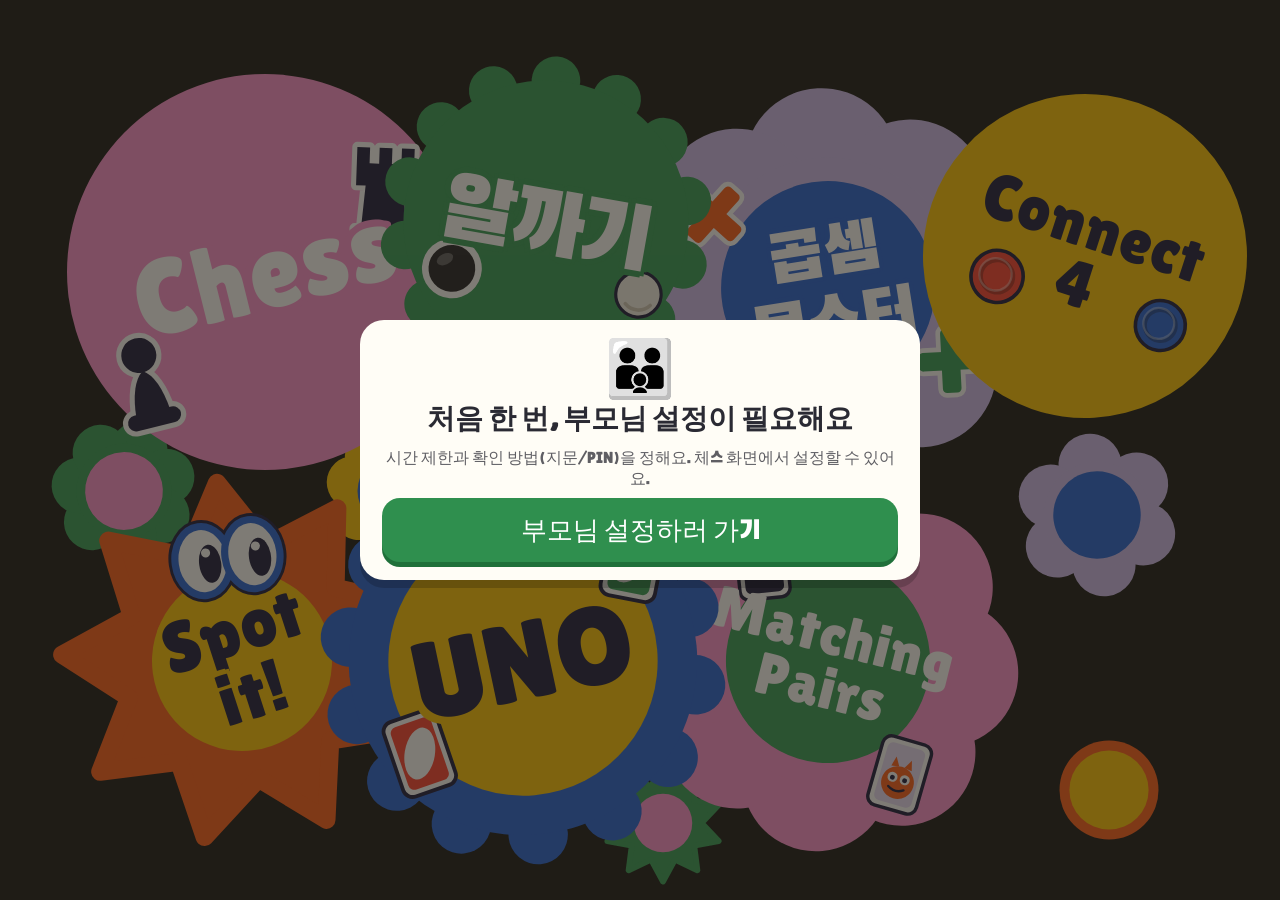
==== algakki/index.html @ bed4aa6a "Play! button: vertically centered, larger text, taller Co-Authored-By: Claude Sonnet 5.5 <noreply@an" ====
<!DOCTYPE html>
<html lang="ko">
<head>
<meta charset="utf-8">
<meta name="viewport" content="width=device-width, initial-scale=1, maximum-scale=1, user-scalable=no">
<title>알까기</title>
<meta name="theme-color" content="#f4ecd8">
<link rel="stylesheet" href="https://fonts.googleapis.com/css2?family=Jua&display=swap">
<style>
:root{--bg:#f4ecd8;--ink:#2a2a33;--card:#fffdf6;--edge:#dccfae;--accent:#e4572e;--good:#2f8f4e;
  --font:"Jua","Noto Sans KR","Apple SD Gothic Neo","Malgun Gothic",system-ui,sans-serif;--vh:1vh}
*{box-sizing:border-box}
html,body{margin:0;height:100%;overflow:hidden;overscroll-behavior:none;background:var(--bg);color:var(--ink);
  font-family:var(--font);-webkit-user-select:none;user-select:none;-webkit-tap-highlight-color:transparent;touch-action:manipulation;color-scheme:light}
button,a{font-family:inherit;color:inherit}
#app{height:calc(var(--vh)*100);display:flex;align-items:center;justify-content:center;gap:14px;padding:10px}
#stage{--bs:min(calc(var(--vh)*100 - 20px), calc(100vw - 300px));width:var(--bs);height:var(--bs);flex:none;border-radius:14px;overflow:hidden;box-shadow:0 6px 0 #4b3a28;position:relative}
#win{position:absolute;inset:0;display:none;align-items:center;justify-content:center;pointer-events:none;z-index:3;font-size:calc(var(--bs)*.2);letter-spacing:2px;color:#ffe14d;-webkit-text-stroke:calc(var(--bs)*.012) #4b3a28;paint-order:stroke fill;text-shadow:0 calc(var(--bs)*.012) 0 #4b3a28,0 calc(var(--bs)*.03) calc(var(--bs)*.04) rgba(0,0,0,.35);text-align:center;line-height:1}
#win.on{display:flex;animation:winpop .5s cubic-bezier(.2,1.6,.4,1)}
#win.lose{color:#cfd6e4;font-size:calc(var(--bs)*.13)}
@keyframes winpop{from{transform:scale(.2) rotate(-12deg);opacity:0}}
#cv{width:100%;height:100%;display:block;touch-action:none}
#panel{width:260px;display:flex;flex-direction:column;gap:10px}
.box{background:var(--card);border-radius:18px;border:2px solid var(--edge);padding:12px 14px}
#status,#score{display:none!important}
#status{font-size:22px;line-height:1.25;min-height:84px}
#status small{display:block;font-size:14px;opacity:.7;margin-top:4px;line-height:1.3}
#status.warn{background:#ffe4dc;border-color:var(--accent)}
.sc{display:flex;align-items:center;gap:8px;min-height:30px;font-size:15px;padding:2px 6px;border-radius:10px}
.sc.on{background:#fff1b8}
.sc .st{width:20px;height:20px;border-radius:50%;flex:none}
.st.k{background:radial-gradient(circle at 35% 30%,#6a6a72,#16161a)}
.st.w{background:radial-gradient(circle at 35% 30%,#fff,#d6d1c3);border:1px solid #9a948a}
.sc .dots{display:flex;gap:3px;flex-wrap:wrap}
.sc .dots i{width:11px;height:11px;border-radius:50%}
.sc .dots i.k{background:#222} .sc .dots i.w{background:#fff;border:1px solid #888}
.time{font-size:17px;padding:8px 14px;text-align:center}
.time.low{background:#fff0c9;border-color:#e0a100}
.info{display:flex;flex-direction:column;gap:10px}
.btns{display:grid;grid-template-columns:1fr 1fr;gap:8px}
.btn{min-height:56px;border:0;border-radius:16px;background:#fff;box-shadow:0 4px 0 var(--edge);font-size:18px;cursor:pointer;padding:6px;display:flex;align-items:center;justify-content:center;text-align:center;text-decoration:none;flex-direction:column}
.btn:active{transform:translateY(3px);box-shadow:0 1px 0 var(--edge)}
.btn small{font-size:12px;opacity:.6}
.btn.wide{grid-column:1/3}
.btn.holdable{background-image:linear-gradient(#ffcf70,#ffcf70);background-repeat:no-repeat;background-size:0 100%}
.btn.hold{background-size:100% 100%;transition:background-size .9s linear}
#overlay{position:fixed;inset:0;background:rgba(40,35,25,.55);display:none;align-items:center;justify-content:center;padding:12px;z-index:5}
#overlay.on{display:flex}
.card{background:var(--card);border-radius:24px;padding:18px 22px;width:min(560px,100%);max-height:100%;overflow:auto;text-align:center;box-shadow:0 8px 0 rgba(0,0,0,.18)}
.card h1{margin:0 0 8px;font-size:34px}.card h2{margin:0 0 10px;font-size:28px}
.row{margin:10px 0}.row>b{display:block;font-size:17px;margin-bottom:6px;font-weight:400;opacity:.75}
.chips{display:flex;gap:8px;justify-content:center;flex-wrap:wrap}
.chip{min-height:54px;padding:0 18px;border-radius:16px;border:3px solid var(--edge);background:#fff;font-size:19px;cursor:pointer}
.chip.on{border-color:var(--good);background:#e3f5e7}
.go{width:100%;min-height:64px;margin-top:8px;border:0;border-radius:18px;background:var(--good);color:#fff;font-size:26px;box-shadow:0 5px 0 #20703a;cursor:pointer;display:block;text-align:center;text-decoration:none;line-height:64px;padding:0}
.go:active{transform:translateY(4px);box-shadow:0 1px 0 #20703a}
.go.alt{background:#fff;color:var(--ink);box-shadow:0 5px 0 var(--edge);margin-top:10px;font-size:21px;min-height:56px;line-height:56px}
.big{font-size:56px;line-height:1.1}
@media (orientation:portrait){
  #app{flex-direction:column;gap:10px}
  #stage{--bs:min(calc(100vw - 20px), calc(var(--vh)*100 - 330px))}
  #panel{width:min(100%,640px);gap:8px}
  #status{min-height:70px;font-size:20px}
  .info{flex-direction:row;gap:8px}.info>.box{flex:1}
  .time{font-size:15px;padding:8px 6px;white-space:nowrap}
  .btns{grid-template-columns:repeat(5,1fr)}.btn.wide{grid-column:auto}
  .btn{font-size:13px;min-height:52px;padding:4px 2px;white-space:nowrap}.btn small{font-size:10px}
}
@media (max-height:520px) and (orientation:landscape){#status{min-height:70px;font-size:20px}#panel{gap:7px}}
.hide-x{}
#bAgain,#bSound,#bParent{display:none!important}
.btns{grid-template-columns:1fr 1fr!important}.btn.wide{grid-column:auto!important}

.box{background:rgba(75,58,40,.09)!important;border:0!important;box-shadow:none!important}
</style>
</head>
<body>
<div id="app">
  <div id="stage"><canvas id="cv"></canvas><div id="win"></div></div>
  <aside id="panel">
    <div id="status" class="box"></div>
    <div class="box" id="score"></div>
    <div class="info"><div id="rec" class="box time"></div><div id="timeBox" class="box time"></div></div>
    <div class="btns">
      <button class="btn" id="bAgain">🔄 다시하기</button>
      <a class="btn" href="../">🏠 처음</a>
      <button class="btn" id="bMenu">☰ 메뉴</button>
      <button class="btn" id="bSound">🔊 소리</button>
      <button class="btn wide holdable" id="bParent">👪 부모님<small>꾹 누르기</small></button>
    </div>
  </aside>
</div>
<div id="overlay"></div>
<script src="guard.js"></script>
<script>
(function(){
const $=id=>document.getElementById(id);
const S=1000,PAD=70,L=S+PAD*2,R=36,K=1.7,E=0.92,MAXPULL=230,POWER=8.2,VMAX=POWER*MAXPULL;
let st=[],parts=[],turn=1,shooting=false,over=false,thinking=false,drag=null,aimFx=null,winner=0,gameId=0,muted=false,overlayMode='';
let cfg={mode:'cpu',level:1,n:7};
const cv=$('cv'),ctx=cv.getContext('2d');
let scale=1;
function vh(){ document.documentElement.style.setProperty('--vh',(window.innerHeight/100)+'px'); resize(); }
function resize(){ const dpr=Math.min(window.devicePixelRatio||1,2),w=cv.clientWidth||300; cv.width=Math.round(w*dpr); cv.height=Math.round(w*dpr); scale=cv.width/L; }
window.addEventListener('resize',vh);

/* ---------- sound ---------- */
let AC;
function unlock(){ try{ AC=AC||new (window.AudioContext||window.webkitAudioContext)(); if(AC.state==='suspended') AC.resume(); }catch(e){} }
function tone(f0,f1,d,type,v,delay){
  if(muted) return;
  try{
    AC=AC||new (window.AudioContext||window.webkitAudioContext)();
    const t0=AC.currentTime+(delay||0),o=AC.createOscillator(),g=AC.createGain();
    o.type=type||'sine'; o.frequency.setValueAtTime(f0,t0); if(f1!==f0) o.frequency.exponentialRampToValueAtTime(f1,t0+d);
    g.gain.setValueAtTime(v||.08,t0); g.gain.exponentialRampToValueAtTime(.0001,t0+d);
    o.connect(g); g.connect(AC.destination); o.start(t0); o.stop(t0+d);
  }catch(e){}
}
const sfx={
  hit:v=>tone(380+Math.random()*260,200,.07,'triangle',Math.min(.16,.03+v/9000)),
  shot:()=>tone(240,120,.09,'sine',.07),
  fall:()=>tone(520,130,.5,'sine',.07),
  win:()=>[523,659,784,1046].forEach((f,i)=>tone(f,f,.22,'triangle',.09,i*.14)),
  lose:()=>[392,330,262].forEach((f,i)=>tone(f,f,.25,'sine',.09,i*.18))
};

/* ---------- physics ---------- */
function stepWorld(a,h,onHit,instant){
  const f=Math.exp(-K*h);
  for(const s of a){
    s.x+=s.vx*h; s.y+=s.vy*h; s.vx*=f; s.vy*=f;
    if(s.vx*s.vx+s.vy*s.vy<81){ s.vx=0; s.vy=0; }
  }
  for(let i=0;i<a.length;i++){
    const p=a[i]; if(p.out!==undefined) continue;
    for(let j=i+1;j<a.length;j++){
      const q=a[j]; if(q.out!==undefined) continue;
      const dx=q.x-p.x,dy=q.y-p.y,d2=dx*dx+dy*dy,md=2*R;
      if(d2>=md*md||d2===0) continue;
      const d=Math.sqrt(d2),nx=dx/d,ny=dy/d,ov=md-d;
      p.x-=nx*ov/2; p.y-=ny*ov/2; q.x+=nx*ov/2; q.y+=ny*ov/2;
      const vn=(p.vx-q.vx)*nx+(p.vy-q.vy)*ny;
      if(vn>0){
        const j2=(1+E)*vn/2;
        p.vx-=j2*nx; p.vy-=j2*ny; q.vx+=j2*nx; q.vy+=j2*ny;
        if(onHit&&vn>50) onHit(vn,(p.x+q.x)/2,(p.y+q.y)/2);
      }
    }
  }
  for(const s of a){
    if(s.out===undefined&&(s.x<0||s.x>S||s.y<0||s.y>S)) s.out=instant?1:0;
  }
}
const inPlay=()=>st.filter(s=>s.out===undefined);
const cnt=c=>st.filter(s=>s.c===c&&s.out===undefined).length;
const allStill=()=>st.every(s=>s.out!==undefined||(s.vx===0&&s.vy===0));

/* ---------- game ---------- */
function newGame(){
  gameId++; st=[]; parts=[]; $('win').className='';
  const n=cfg.n;
  for(let i=0;i<n;i++){
    const x=S*(i+1)/(n+1);
    st.push({x,y:S-150,vx:0,vy:0,c:1});
    st.push({x,y:150,vx:0,vy:0,c:-1});
  }
  turn=1; shooting=false; over=false; thinking=false; drag=null; aimFx=null; winner=0;
  closeOverlay(); updateUI(); maybeCpu();
}
function launch(s,vx,vy){ s.vx=vx; s.vy=vy; shooting=true; sfx.shot(); updateUI(); }
function endTurn(){
  shooting=false;
  const b=cnt(1),w=cnt(-1);
  if(!b||!w){
    over=true; winner=(!b&&!w)?0:(!w?1:-1);
    recordScore(); updateUI(); showWin();
    const id=gameId; setTimeout(()=>{ if(id===gameId&&over) showEnd(); },2200);
    return;
  }
  turn=-turn; updateUI(); maybeCpu();
}
function canAct(){ return !over&&!shooting&&!thinking&&!overlayMode&&(cfg.mode==='two'||turn===1); }

/* ---------- computer ---------- */
function simulate(live,i,ang,v,me){
  const a=live.map(s=>({x:s.x,y:s.y,vx:0,vy:0,c:s.c}));
  a[i].vx=Math.cos(ang)*v; a[i].vy=Math.sin(ang)*v;
  for(let k=0;k<700;k++){
    stepWorld(a,1/120,null,true);
    if(a.every(s=>s.out!==undefined||(s.vx===0&&s.vy===0))) break;
  }
  let sc=0;
  for(const s of a){
    const mine=s.c===me;
    if(s.out!==undefined) sc+=mine?-12:10;
    else{ const e=Math.min(s.x,S-s.x,s.y,S-s.y),pr=1-Math.min(e,500)/500; sc+=mine?-pr*2:pr*2.5; }
  }
  return sc;
}
function cpuPick(){
  const me=turn,live=inPlay();
  const own=[],en=[];
  live.forEach((s,i)=>(s.c===me?own:en).push(i));
  const mk=(i,j,mult,noise)=>{
    const p=live[i],q=live[j],ang=Math.atan2(q.y-p.y,q.x-p.x)+noise,D=Math.hypot(q.x-p.x,q.y-p.y);
    return {i,ang,v:Math.max(250,Math.min(VMAX,K*D*mult+120))};
  };
  const rnd=a=>a[Math.floor(Math.random()*a.length)];
  let c;
  if(cfg.level===1){
    c=mk(rnd(own),rnd(en),0.7+Math.random()*1.2,(Math.random()-.5)*.7);
  }else{
    const cands=[];
    if(cfg.level===2){
      for(let k=0;k<24;k++) cands.push(mk(rnd(own),rnd(en),rnd([1,1.4,1.9]),(Math.random()-.5)*.1));
    }else{
      for(const i of own) for(const j of en) for(const m of [1,1.45,2]) cands.push(mk(i,j,m,0));
    }
    let best=-1e9,pool=[];
    for(const k of cands){
      const sc=simulate(live,k.i,k.ang,k.v,me);
      if(sc>best+1e-9){ best=sc; pool=[k]; } else if(Math.abs(sc-best)<=1e-9) pool.push(k);
    }
    c=rnd(pool);
    if(cfg.level===3) c={...c,ang:c.ang+(Math.random()-.5)*.03};
  }
  return {s:live[c.i],ang:c.ang,v:c.v};
}
function maybeCpu(){
  if(cfg.mode!=='cpu'||over||turn!==-1) return;
  thinking=true; updateUI();
  const id=gameId;
  setTimeout(()=>{
    if(id!==gameId) return;
    const sh=cpuPick(),ux=Math.cos(sh.ang),uy=Math.sin(sh.ang),pull=sh.v/POWER;
    aimFx={s:sh.s,px:sh.s.x-ux*pull,py:sh.s.y-uy*pull};
    setTimeout(()=>{
      if(id!==gameId) return;
      aimFx=null; thinking=false;
      launch(sh.s,ux*sh.v,uy*sh.v);
    },800);
  },500);
}

/* ---------- input ---------- */
function toWorld(e){ const r=cv.getBoundingClientRect(); return {x:(e.clientX-r.left)/r.width*L-PAD,y:(e.clientY-r.top)/r.height*L-PAD}; }
cv.addEventListener('pointerdown',e=>{
  unlock(); if(!canAct()) return;
  const p=toWorld(e); let best=null,bd=1e9;
  for(const s of st){ if(s.c!==turn||s.out!==undefined) continue; const d=Math.hypot(s.x-p.x,s.y-p.y); if(d<bd){bd=d;best=s;} }
  if(best&&bd<R*1.9){ drag={s:best,px:p.x,py:p.y}; try{cv.setPointerCapture(e.pointerId);}catch(_){} }
});
cv.addEventListener('pointermove',e=>{ if(drag){ const p=toWorld(e); drag.px=p.x; drag.py=p.y; } });
function release(){
  if(!drag) return;
  const dx=drag.s.x-drag.px,dy=drag.s.y-drag.py,raw=Math.hypot(dx,dy),s=drag.s;
  drag=null;
  if(raw<25) return;
  const v=Math.min(raw,MAXPULL)*POWER;
  launch(s,dx/raw*v,dy/raw*v);
}
cv.addEventListener('pointerup',release);
cv.addEventListener('pointercancel',()=>{ drag=null; });

/* ---------- score ---------- */
const SCK='score.algakki';
function getScore(){ const d={cpu:{a:0,b:0,d:0},two:{a:0,b:0,d:0}}; const s=Guard.LS.get(SCK,d)||d; s.cpu=s.cpu||d.cpu; s.two=s.two||d.two; return s; }
function recordScore(){
  const sc=getScore(),m=cfg.mode;
  const k=winner===0?'d':(winner===1?'a':'b');
  sc[m][k]++; Guard.LS.set(SCK,sc);
}
function renderRec(){
  const r=getScore()[cfg.mode],d=r.d?' · 무 '+r.d:'';
  $('rec').textContent=cfg.mode==='cpu'?'🏆 나 '+r.a+' : '+r.b+' 컴퓨터'+d:'🏆 검정 '+r.a+' : '+r.b+' 흰색'+d;
}

/* ---------- UI ---------- */
function dots(c,n){ let h=''; for(let i=0;i<n;i++) h+='<i class="'+(c===1?'k':'w')+'"></i>'; return h; }
function updateUI(){
  const b=cnt(1),w=cnt(-1);
  let t,sub='';
  if(over) t=resultText();
  else if(cfg.mode==='cpu') { t=turn===1?'내 차례예요!':(shooting?'컴퓨터가 쐈어요!':'컴퓨터가 생각 중… 🤔'); if(turn===1&&!shooting) sub='내 알을 누르고 뒤로 당겼다 놓으세요'; }
  else { t=(turn===1?'⚫ 검정':'⚪ 흰색')+' 차례예요'; if(!shooting) sub='내 알을 누르고 뒤로 당겼다 놓으세요'; }
  $('status').innerHTML=t+(sub?'<small>'+sub+'</small>':'');
  const nameB=cfg.mode==='cpu'?'나 (검정)':'검정',nameW=cfg.mode==='cpu'?'컴퓨터':'흰색';
  $('score').innerHTML=
    '<div class="sc'+(!over&&turn===1?' on':'')+'"><span class="st k"></span><span>'+nameB+' '+b+'</span><span class="dots">'+dots(1,b)+'</span></div>'+
    '<div class="sc'+(!over&&turn===-1?' on':'')+'"><span class="st w"></span><span>'+nameW+' '+w+'</span><span class="dots">'+dots(-1,w)+'</span></div>';
  $('bSound').textContent=muted?'🔇 소리 꺼짐':'🔊 소리';
  renderRec();
}
function showWin(){
  const w=$('win'); let t='WIN!',c='';
  if(winner===0){t='DRAW';c='lose';}
  else if(cfg.mode==='cpu'&&winner===-1){t='LOSE';c='lose';}
  else if(cfg.mode!=='cpu'){t=(winner===1?'⚫':'⚪')+'<br>WIN!';}
  w.className='on '+c; w.innerHTML=t;
}
function resultText(){
  if(winner===0) return '무승부예요';
  if(cfg.mode==='cpu') return winner===1?'내가 이겼어요! 🎉':'컴퓨터가 이겼어요';
  return (winner===1?'⚫ 검정':'⚪ 흰색')+' 승리! 🎉';
}
function openOverlay(html,m){ overlayMode=m; const o=$('overlay'); o.innerHTML='<div class="card">'+html+'</div>'; o.className='on'; }
function closeOverlay(){ overlayMode=''; const o=$('overlay'); o.className=''; o.innerHTML=''; }
function chip(k,v,l){ return '<button class="chip'+(cfg[k]===v?' on':'')+'" data-cfg="'+k+'" data-v="'+v+'">'+l+'</button>'; }
function showMenu(){
  let h='<h1>🪨 알까기</h1>';
  h+='<div class="row"><b>누구랑 할까요?</b><div class="chips">'+chip('mode','cpu','컴퓨터랑')+chip('mode','two','둘이서 같이')+'</div></div>';
  if(cfg.mode==='cpu') h+='<div class="row"><b>컴퓨터 실력</b><div class="chips">'+chip('level',1,'🐣 쉬움')+chip('level',2,'🐯 보통')+chip('level',3,'🐲 어려움')+'</div></div>';
  h+='<div class="row"><b>알 개수</b><div class="chips">'+chip('n',5,'5개')+chip('n',7,'7개')+chip('n',9,'9개')+'</div></div>';
  h+='<button class="go" data-act="start" style="display:flex;align-items:center;justify-content:center;line-height:1;padding:6px 0 0;font-size:34px;min-height:86px"><svg viewBox="0 0 24 24" width="30" height="30" style="vertical-align:-3px;margin-right:12px"><path d="M7 4.5v15l12-7.5z" fill="currentColor" stroke="currentColor" stroke-width="3" stroke-linejoin="round"/></svg>Play!</button>';
  h+=Guard.extras();
  h+='<a class="go alt" href="../">🏠 처음으로</a>';
  if(st.length&&!over) h+='<button class="go alt" data-act="close">계속하던 게임으로</button>';
  openOverlay(h,'menu');
}
function showEnd(){
  const win=winner===1&&cfg.mode==='cpu';
  let big='🤝'; if(winner!==0) big=(cfg.mode==='cpu'&&winner===-1)?'🤖':'🏆';
  if(winner!==0){ if(cfg.mode==='cpu'&&winner===-1) sfx.lose(); else sfx.win(); }
  openOverlay('<div class="big">'+big+'</div><h2>'+resultText()+'</h2>'
    +'<button class="go" data-act="again">한 판 더</button>'
    +'<button class="go alt" data-act="view">판 보기</button>'
    +'<button class="go alt" data-act="menu">메뉴</button>','end');
}
$('overlay').addEventListener('click',e=>{
  unlock();
  const t=e.target.closest('[data-act],[data-cfg]'); if(!t) return;
  if(t.dataset.cfg){ const k=t.dataset.cfg; cfg[k]=k==='mode'?t.dataset.v:+t.dataset.v; showMenu(); return; }
  const a=t.dataset.act;
  if(a==='start'||a==='again') newGame();
  else if(a==='menu') showMenu();
  else if(a==='close'||a==='view') closeOverlay();
});
$('bAgain').addEventListener('click',newGame);
$('bMenu').addEventListener('click',showMenu);
$('bSound').addEventListener('click',()=>{ muted=!muted; updateUI(); if(!muted){unlock();sfx.shot();} });
let holdT=null; const bP=$('bParent');
bP.addEventListener('pointerdown',()=>{ bP.classList.add('hold'); holdT=setTimeout(()=>{ holdT=null; bP.classList.remove('hold'); Guard.parentFlow(); },900); });
['pointerup','pointerleave','pointercancel'].forEach(ev=>bP.addEventListener(ev,()=>{ clearTimeout(holdT); bP.classList.remove('hold'); }));

/* ---------- render ---------- */
function onHit(v,x,y){
  sfx.hit(v);
  if(v>180) for(let k=0;k<5;k++){ const a=Math.random()*6.283,sp=120+Math.random()*180; parts.push({x,y,vx:Math.cos(a)*sp,vy:Math.sin(a)*sp,t:0,life:.35,c:k%2?'#ffd23f':'#ff8a3d'}); }
}
function drawStone(x,y,c,k,glow){
  const r=R*Math.max(.05,k);
  ctx.globalAlpha=Math.max(0,k);
  ctx.fillStyle='rgba(0,0,0,.28)'; ctx.beginPath(); ctx.ellipse(x+5,y+8,r,r*.9,0,0,6.283); ctx.fill();
  const g=ctx.createRadialGradient(x-r*.35,y-r*.35,r*.1,x,y,r);
  if(c===1){ g.addColorStop(0,'#74747c'); g.addColorStop(1,'#141418'); } else { g.addColorStop(0,'#ffffff'); g.addColorStop(1,'#d3cdbd'); }
  ctx.fillStyle=g; ctx.beginPath(); ctx.arc(x,y,r,0,6.283); ctx.fill();
  ctx.lineWidth=2; ctx.strokeStyle=c===1?'#000':'#988f80'; ctx.stroke();
  if(glow){ ctx.lineWidth=6; ctx.strokeStyle='rgba(255,196,0,'+glow+')'; ctx.beginPath(); ctx.arc(x,y,r+8,0,6.283); ctx.stroke(); }
  ctx.globalAlpha=1;
}
function drawAim(a){
  const s=a.s,dx=s.x-a.px,dy=s.y-a.py,raw=Math.hypot(dx,dy);
  if(raw<8) return;
  const d=Math.min(raw,MAXPULL),ux=dx/raw,uy=dy/raw,pw=d/MAXPULL,col='hsl('+(120-120*pw)+',80%,45%)';
  const bx=s.x-ux*d,by=s.y-uy*d;
  ctx.lineCap='round'; ctx.strokeStyle='rgba(60,40,20,.55)'; ctx.lineWidth=12; ctx.beginPath(); ctx.moveTo(s.x,s.y); ctx.lineTo(bx,by); ctx.stroke();
  ctx.strokeStyle=col; ctx.lineWidth=7; ctx.beginPath(); ctx.moveTo(s.x,s.y); ctx.lineTo(bx,by); ctx.stroke();
  ctx.fillStyle=col; ctx.beginPath(); ctx.arc(bx,by,15,0,6.283); ctx.fill();
  const len=130+pw*430,ex=s.x+ux*len,ey=s.y+uy*len;
  ctx.setLineDash([4,22]); ctx.strokeStyle=col; ctx.lineWidth=9; ctx.beginPath(); ctx.moveTo(s.x+ux*R,s.y+uy*R); ctx.lineTo(ex,ey); ctx.stroke(); ctx.setLineDash([]);
  ctx.fillStyle=col; ctx.beginPath(); ctx.moveTo(ex+ux*26,ey+uy*26); ctx.lineTo(ex-uy*16,ey+ux*16); ctx.lineTo(ex+uy*16,ey-ux*16); ctx.closePath(); ctx.fill();
}
function draw(t){
  ctx.setTransform(scale,0,0,scale,0,0);
  ctx.fillStyle='#4b3a28'; ctx.fillRect(0,0,L,L);
  ctx.translate(PAD,PAD);
  ctx.fillStyle='rgba(0,0,0,.35)'; ctx.fillRect(8,10,S,S);
  const g=ctx.createLinearGradient(0,0,S,S); g.addColorStop(0,'#f0c97f'); g.addColorStop(1,'#e2b05f');
  ctx.fillStyle=g; ctx.fillRect(0,0,S,S);
  ctx.strokeStyle='rgba(120,80,30,.35)'; ctx.lineWidth=3; ctx.beginPath();
  for(let i=1;i<10;i++){ const p=S*i/10; ctx.moveTo(p,0); ctx.lineTo(p,S); ctx.moveTo(0,p); ctx.lineTo(S,p); }
  ctx.stroke();
  ctx.strokeStyle='#a2733a'; ctx.lineWidth=18; ctx.strokeRect(-9,-9,S+18,S+18);
  const myTurn=canAct()||(!over&&!shooting&&cfg.mode==='cpu'&&turn===1&&overlayMode===''),pulse=.5+.3*Math.sin(t/220);
  for(const s of st){
    const k=s.out===undefined?1:1-s.out/.7;
    if(k<=0) continue;
    const glow=(myTurn&&!drag&&s.out===undefined&&s.c===turn)?pulse:(drag&&drag.s===s?1:0);
    drawStone(s.x,s.y,s.c,k,glow);
  }
  if(drag) drawAim(drag);
  if(aimFx) drawAim(aimFx);
  for(const p of parts){ const a=1-p.t/p.life; ctx.globalAlpha=Math.max(0,a); ctx.fillStyle=p.c; ctx.beginPath(); ctx.arc(p.x,p.y,7*a+2,0,6.283); ctx.fill(); }
  ctx.globalAlpha=1;
}
let last=performance.now();
function frame(t){
  const dt=Math.min(.05,(t-last)/1000); last=t;
  if(st.some(s=>s.vx!==0||s.vy!==0)){
    const n=Math.ceil(dt/(1/240)),h=dt/n;
    for(let k=0;k<n;k++) stepWorld(st,h,onHit,false);
  }
  let rm=false;
  for(const s of st) if(s.out!==undefined){ if(s.out===0&&!s.snd){ sfx.fall(); s.snd=1; } s.out+=dt; if(s.out>.7) rm=true; }
  if(rm) st=st.filter(s=>s.out===undefined||s.out<=.7);
  for(const p of parts){ p.t+=dt; p.x+=p.vx*dt; p.y+=p.vy*dt; }
  parts=parts.filter(p=>p.t<p.life);
  if(shooting&&allStill()) endTurn();
  draw(t);
  requestAnimationFrame(frame);
}

/* boot */
vh();
newGame(); showMenu();
Guard.start({onTick:s=>{ const b=$('timeBox'); b.textContent=Guard.label(s); b.className='box time'+(s<=300?' low':''); },onReset:renderRec});
requestAnimationFrame(frame);
window.__alg={get st(){return st;},get turn(){return turn;},cfg,newGame,stepWorld,simulate,get over(){return over;}};
})();
</script>
</body>
</html>
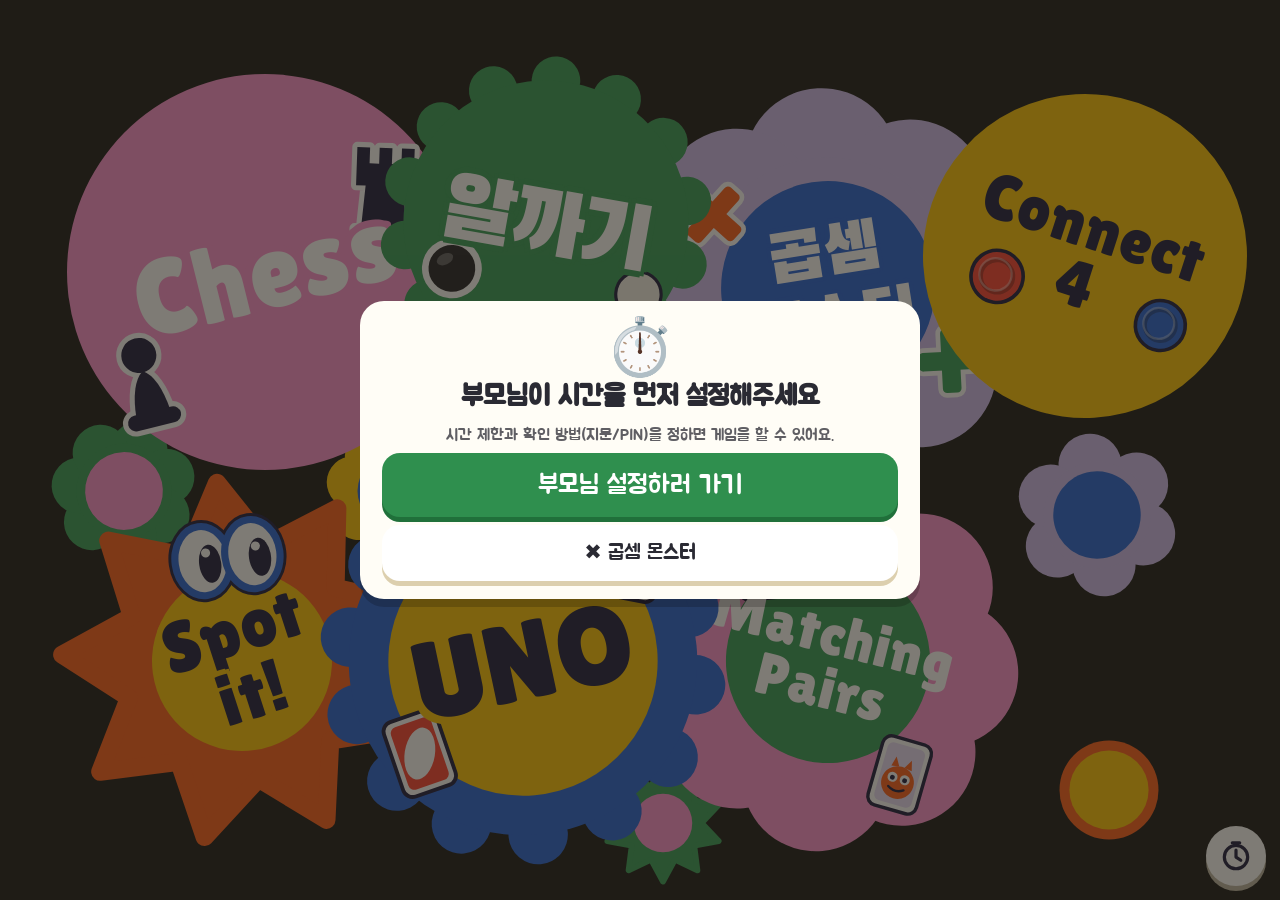
==== commit 33025972: "Algakki: 7-level difficulty bar, level up on win / down on loss, persisted Co-Authored-By: Claude So" ====
--- a/algakki/index.html
+++ b/algakki/index.html
@@ -72,6 +72,13 @@
 .btns{grid-template-columns:1fr 1fr!important}.btn.wide{grid-column:auto!important}
 
 .box{background:rgba(75,58,40,.09)!important;border:0!important;box-shadow:none!important}
+.lvbar{display:flex;align-items:center;gap:12px;margin:10px 4px 4px;font-size:17px}
+.lvbar span{white-space:nowrap}
+#lvtrack{position:relative;flex:1;height:52px;margin:0 22px;touch-action:none;cursor:pointer}
+#lvtrack::before{content:'';position:absolute;left:0;right:0;top:50%;height:8px;margin-top:-4px;border-radius:4px;background:#e4ddc9}
+#lvtrack .dt{position:absolute;top:50%;width:14px;height:14px;margin:-7px 0 0 -7px;border-radius:50%;background:#fff;border:3px solid #cbbf9f}
+#lvtrack .dt.on{border-color:#2d8f4e;background:#bfe8cc}
+#lvthumb{position:absolute;top:50%;width:46px;height:46px;margin:-23px 0 0 -23px;border-radius:50%;background:#fff;border:4px solid #2d8f4e;box-shadow:0 3px 0 rgba(0,0,0,.18);display:flex;align-items:center;justify-content:center;font-size:24px;transition:left .08s}
 </style>
 </head>
 <body>
@@ -97,7 +104,10 @@
 const $=id=>document.getElementById(id);
 const S=1000,PAD=70,L=S+PAD*2,R=36,K=1.7,E=0.92,MAXPULL=230,POWER=8.2,VMAX=POWER*MAXPULL;
 let st=[],parts=[],turn=1,shooting=false,over=false,thinking=false,drag=null,aimFx=null,winner=0,gameId=0,muted=false,overlayMode='';
-let cfg={mode:'cpu',level:1,n:7};
+let cfg={mode:'cpu',level:1,n:7},lvNote='';
+const LVE=['','🐣','🐥','🐰','🦊','🐯','🦁','🐲'];
+cfg.level=Math.max(1,Math.min(7,+Guard.LS.get('algakki.level',1)||1));
+const saveLv=()=>Guard.LS.set('algakki.level',cfg.level);
 const cv=$('cv'),ctx=cv.getContext('2d');
 let scale=1;
 function vh(){ document.documentElement.style.setProperty('--vh',(window.innerHeight/100)+'px'); resize(); }
@@ -174,7 +184,12 @@
   const b=cnt(1),w=cnt(-1);
   if(!b||!w){
     over=true; winner=(!b&&!w)?0:(!w?1:-1);
-    recordScore(); updateUI(); showWin();
+    recordScore(); lvNote='';
+    if(cfg.mode==='cpu'&&winner!==0){ const prev=cfg.level;
+      if(winner===1){ cfg.level=Math.min(7,prev+1); lvNote=cfg.level>prev?'⬆ 컴퓨터가 '+LVE[cfg.level]+' '+cfg.level+'단계로 올라가요!':'🏅 가장 높은 단계예요!'; }
+      else { cfg.level=Math.max(1,prev-1); if(cfg.level<prev) lvNote='⬇ 컴퓨터가 '+LVE[cfg.level]+' '+cfg.level+'단계로 내려가요'; }
+      saveLv(); }
+    updateUI(); showWin();
     const id=gameId; setTimeout(()=>{ if(id===gameId&&over) showEnd(); },2200);
     return;
   }
@@ -208,14 +223,15 @@
   };
   const rnd=a=>a[Math.floor(Math.random()*a.length)];
   let c;
-  if(cfg.level===1){
-    c=mk(rnd(own),rnd(en),0.7+Math.random()*1.2,(Math.random()-.5)*.7);
+  const L=cfg.level;
+  if(L<=3){
+    c=mk(rnd(own),rnd(en),0.7+Math.random()*1.2,(Math.random()-.5)*[0,.7,.45,.22][L]);
   }else{
     const cands=[];
-    if(cfg.level===2){
-      for(let k=0;k<24;k++) cands.push(mk(rnd(own),rnd(en),rnd([1,1.4,1.9]),(Math.random()-.5)*.1));
+    if(L<=5){
+      for(let k=0;k<(L===4?10:24);k++) cands.push(mk(rnd(own),rnd(en),rnd([1,1.4,1.9]),(Math.random()-.5)*.1));
     }else{
-      for(const i of own) for(const j of en) for(const m of [1,1.45,2]) cands.push(mk(i,j,m,0));
+      for(const i of own) for(const j of en) for(const m of (L===6?[1,1.45,2]:[.9,1.1,1.45,1.8,2.2])) cands.push(mk(i,j,m,0));
     }
     let best=-1e9,pool=[];
     for(const k of cands){
@@ -223,7 +239,7 @@
       if(sc>best+1e-9){ best=sc; pool=[k]; } else if(Math.abs(sc-best)<=1e-9) pool.push(k);
     }
     c=rnd(pool);
-    if(cfg.level===3) c={...c,ang:c.ang+(Math.random()-.5)*.03};
+    if(L===6) c={...c,ang:c.ang+(Math.random()-.5)*.03};
   }
   return {s:live[c.i],ang:c.ang,v:c.v};
 }
@@ -307,22 +323,38 @@
 function openOverlay(html,m){ overlayMode=m; const o=$('overlay'); o.innerHTML='<div class="card">'+html+'</div>'; o.className='on'; }
 function closeOverlay(){ overlayMode=''; const o=$('overlay'); o.className=''; o.innerHTML=''; }
 function chip(k,v,l){ return '<button class="chip'+(cfg[k]===v?' on':'')+'" data-cfg="'+k+'" data-v="'+v+'">'+l+'</button>'; }
+function setLv(n){
+  cfg.level=n; saveLv(); const t=$('lvthumb'); if(!t) return;
+  t.style.left=((n-1)/6*100)+'%'; t.textContent=LVE[n];
+  document.querySelectorAll('#lvtrack .dt').forEach((d,i)=>d.classList.toggle('on',i<n));
+}
+function initLvBar(){
+  const tr=$('lvtrack'); if(!tr) return;
+  setLv(Math.max(1,Math.min(7,cfg.level)));
+  let drag=false;
+  const pick=e=>{ const r=tr.getBoundingClientRect(); setLv(Math.max(1,Math.min(7,Math.round((e.clientX-r.left)/r.width*6)+1))); };
+  tr.addEventListener('pointerdown',e=>{ drag=true; try{tr.setPointerCapture(e.pointerId);}catch(_){} pick(e); });
+  tr.addEventListener('pointermove',e=>{ if(drag) pick(e); });
+  ['pointerup','pointercancel'].forEach(ev=>tr.addEventListener(ev,()=>{ drag=false; }));
+}
 function showMenu(){
   let h='<h1>🪨 알까기</h1>';
   h+='<div class="row"><b>누구랑 할까요?</b><div class="chips">'+chip('mode','cpu','컴퓨터랑')+chip('mode','two','둘이서 같이')+'</div></div>';
-  if(cfg.mode==='cpu') h+='<div class="row"><b>컴퓨터 실력</b><div class="chips">'+chip('level',1,'🐣 쉬움')+chip('level',2,'🐯 보통')+chip('level',3,'🐲 어려움')+'</div></div>';
+  if(cfg.mode==='cpu') h+='<div class="row"><b>컴퓨터 실력</b> <small>이기면 올라가고, 지면 내려가요</small><div class="lvbar"><span>쉬움</span><div id="lvtrack">'+[1,2,3,4,5,6,7].map(n=>'<i class="dt" style="left:'+((n-1)/6*100)+'%"></i>').join('')+'<div id="lvthumb"></div></div><span>어려움</span></div></div>';
   h+='<div class="row"><b>알 개수</b><div class="chips">'+chip('n',5,'5개')+chip('n',7,'7개')+chip('n',9,'9개')+'</div></div>';
   h+='<button class="go" data-act="start" style="display:flex;align-items:center;justify-content:center;line-height:1;padding:6px 0 0;font-size:34px;min-height:86px"><svg viewBox="0 0 24 24" width="30" height="30" style="vertical-align:-3px;margin-right:12px"><path d="M7 4.5v15l12-7.5z" fill="currentColor" stroke="currentColor" stroke-width="3" stroke-linejoin="round"/></svg>Play!</button>';
   h+=Guard.extras();
   h+='<a class="go alt" href="../">🏠 처음으로</a>';
   if(st.length&&!over) h+='<button class="go alt" data-act="close">계속하던 게임으로</button>';
   openOverlay(h,'menu');
+  if(cfg.mode==='cpu') initLvBar();
 }
 function showEnd(){
   const win=winner===1&&cfg.mode==='cpu';
   let big='🤝'; if(winner!==0) big=(cfg.mode==='cpu'&&winner===-1)?'🤖':'🏆';
   if(winner!==0){ if(cfg.mode==='cpu'&&winner===-1) sfx.lose(); else sfx.win(); }
   openOverlay('<div class="big">'+big+'</div><h2>'+resultText()+'</h2>'
+    +(lvNote?'<div style="font-size:22px;margin:6px 0">'+lvNote+'</div>':'')
     +'<button class="go" data-act="again">한 판 더</button>'
     +'<button class="go alt" data-act="view">판 보기</button>'
     +'<button class="go alt" data-act="menu">메뉴</button>','end');
